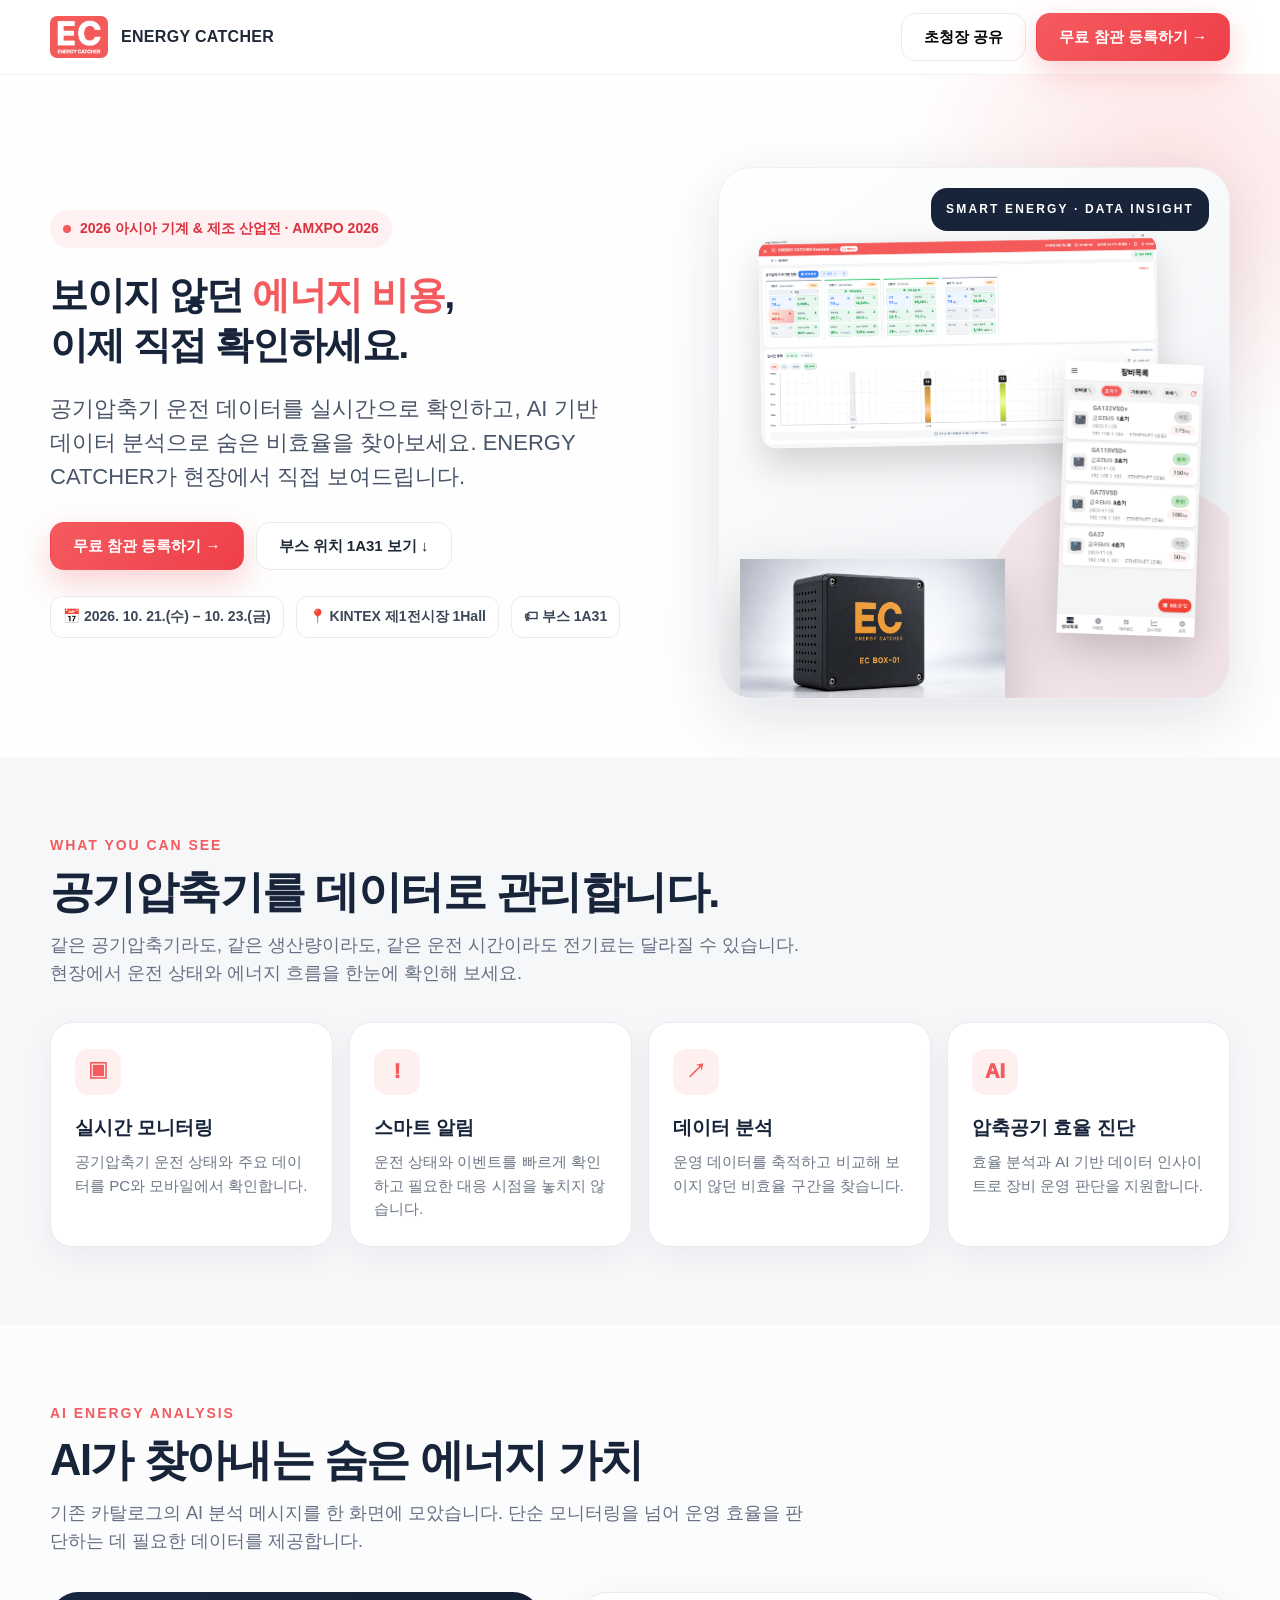
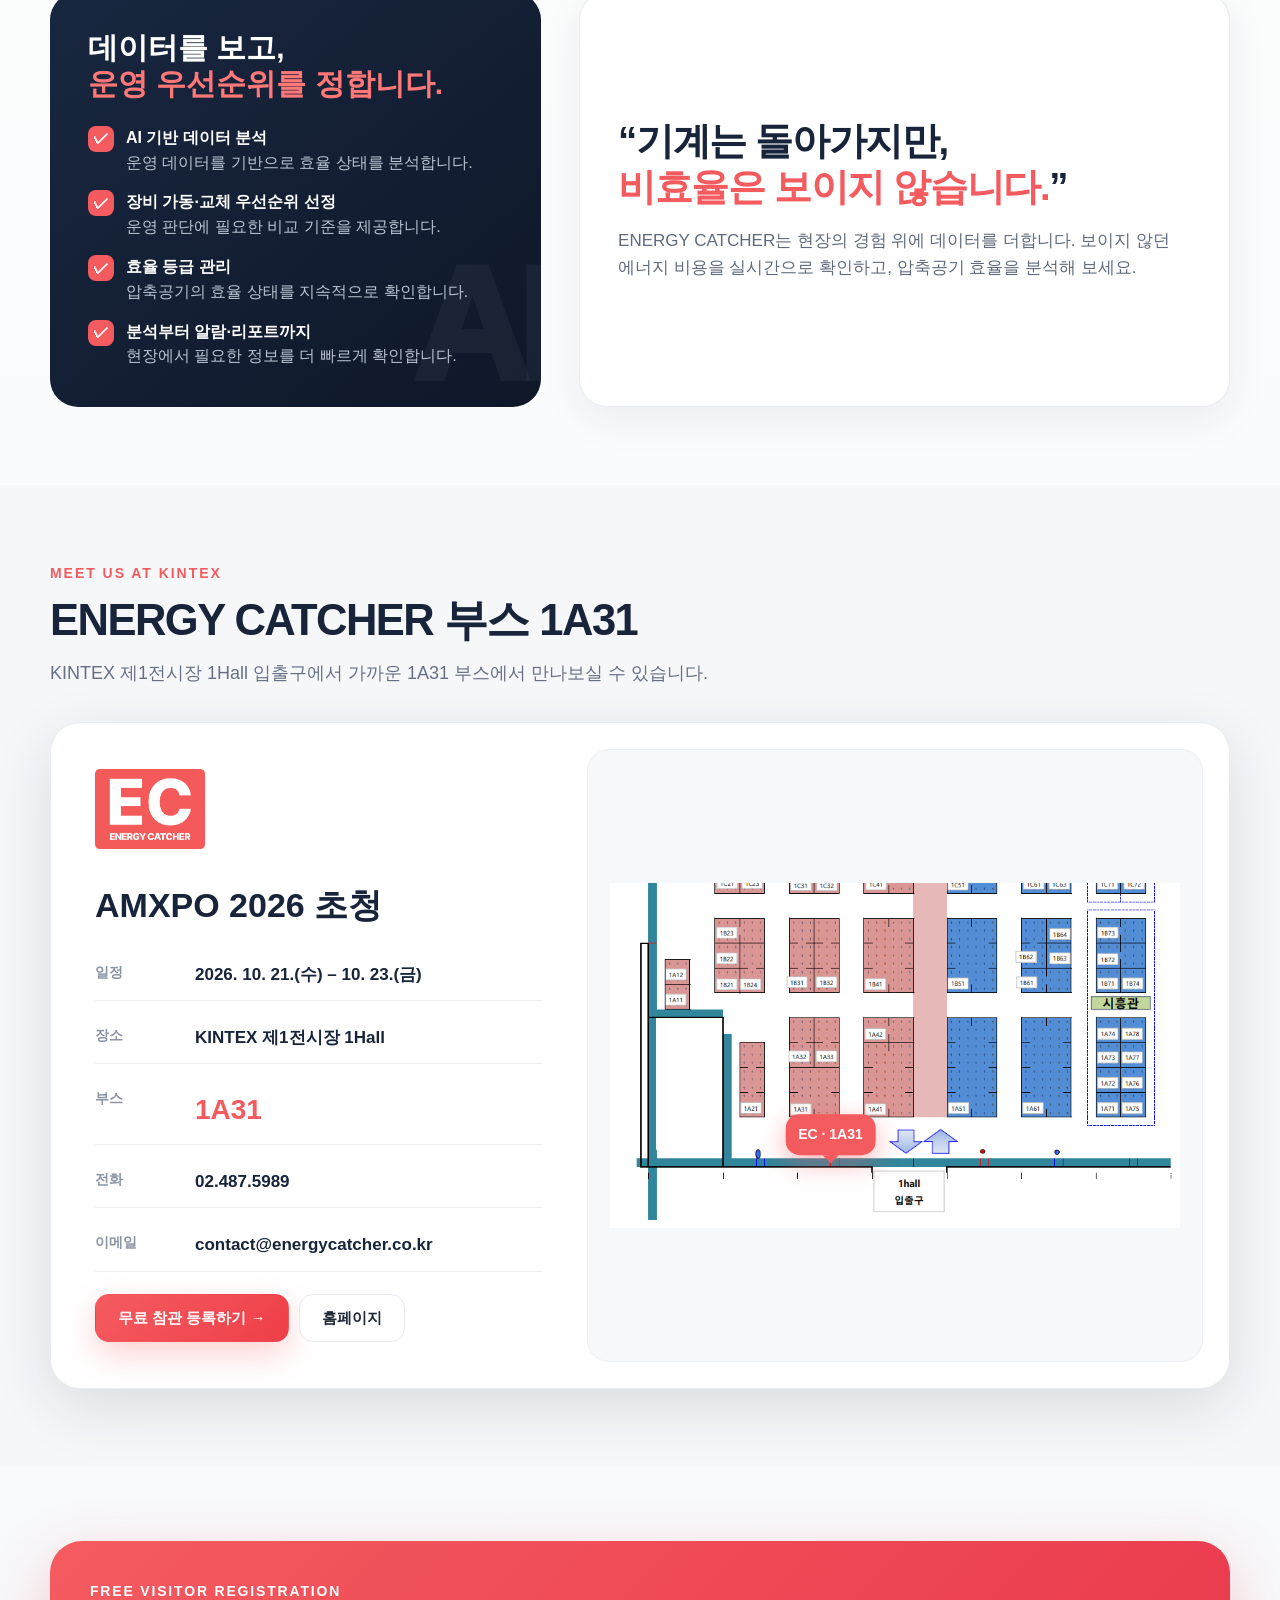
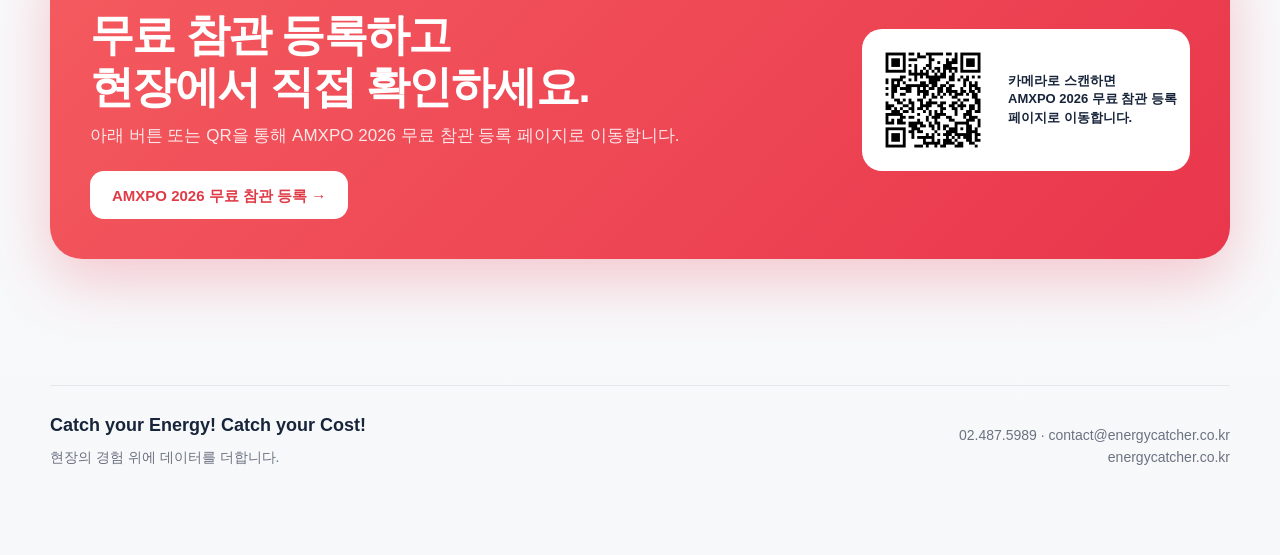
==== amxpo_2026_invitation.html @ 2cf13fd4 "AMXPO 초대장 페이지 추가" ====
<!doctype html>
<html lang="ko">
<head>
<meta charset="utf-8" />
<meta name="viewport" content="width=device-width,initial-scale=1,viewport-fit=cover" />
<meta name="theme-color" content="#f45b5f" />
<title>ENERGY CATCHER | AMXPO 2026 초청장</title>
<meta name="description" content="2026 아시아 기계 & 제조 산업전 AMXPO 2026, ENERGY CATCHER 부스 1A31. 공기압축기 실시간 모니터링과 AI 기반 에너지 분석을 현장에서 확인하세요." />
<meta property="og:title" content="ENERGY CATCHER | AMXPO 2026 초청" />
<meta property="og:description" content="보이지 않던 에너지 비용, 이제 직접 확인하세요. 2026.10.21–10.23 KINTEX 1Hall, 부스 1A31" />
<style>
:root{--coral:#f45b5f;--coral2:#ff6b68;--navy:#17243a;--ink:#1f2937;--muted:#667085;--line:#e8ebef;--paper:#ffffff;--soft:#f6f7f9;--shadow:0 18px 60px rgba(23,36,58,.12)}
*{box-sizing:border-box}
html{scroll-behavior:smooth}
body{margin:0;font-family:Pretendard,"Noto Sans KR","Apple SD Gothic Neo","Malgun Gothic",Arial,sans-serif;color:var(--ink);background:linear-gradient(180deg,#fff 0,#f7f8fa 100%);line-height:1.55}
a{color:inherit;text-decoration:none}
.wrap{width:min(1180px,calc(100% - 36px));margin:0 auto}
.top{position:sticky;top:0;z-index:50;background:rgba(255,255,255,.9);backdrop-filter:blur(16px);border-bottom:1px solid rgba(0,0,0,.05)}
.nav{height:74px;display:flex;align-items:center;justify-content:space-between;gap:18px}
.brand{display:flex;align-items:center;gap:13px;font-weight:900;letter-spacing:.02em}
.brand img{width:58px;height:42px;object-fit:contain;border-radius:7px}
.nav-actions{display:flex;align-items:center;gap:10px}
.btn{display:inline-flex;align-items:center;justify-content:center;gap:8px;min-height:48px;padding:0 22px;border-radius:14px;font-weight:800;border:1px solid var(--line);background:#fff;transition:.2s ease;cursor:pointer;font-size:15px}
.btn:hover{transform:translateY(-1px);box-shadow:0 10px 30px rgba(23,36,58,.10)}
.btn.primary{background:linear-gradient(135deg,var(--coral),#ef3f49);color:#fff;border-color:transparent;box-shadow:0 12px 32px rgba(244,91,95,.28)}
.hero{padding:74px 0 58px;position:relative;overflow:hidden}
.hero:before{content:"";position:absolute;width:580px;height:580px;border-radius:50%;background:radial-gradient(circle,rgba(244,91,95,.17),rgba(244,91,95,0) 68%);right:-180px;top:-180px;pointer-events:none}
.hero-grid{display:grid;grid-template-columns:1.02fr .98fr;gap:54px;align-items:center}
.eyebrow{display:inline-flex;align-items:center;gap:9px;padding:8px 13px;border-radius:999px;background:#fff1f1;color:#d9303e;font-weight:800;font-size:14px;margin-bottom:22px}
.eyebrow i{width:8px;height:8px;border-radius:50%;background:var(--coral);display:block}
h1{font-size:clamp(24px,3.0vw,44px);line-height:1.3;letter-spacing:-.035em;margin:0 0 22px;color:var(--navy)}
h1 .line-1,h1 .line-2{display:block;white-space:nowrap}
h1 .accent{color:var(--coral)}
.lead{font-size:clamp(17px,1.8vw,22px);color:#485467;max-width:650px;margin:0 0 28px}
.hero-cta{display:flex;flex-wrap:wrap;gap:12px;margin:28px 0 26px}
.event-mini{display:flex;flex-wrap:wrap;gap:12px;color:#3b4657;font-size:14px;font-weight:750}
.event-mini span{display:flex;align-items:center;gap:7px;background:#fff;border:1px solid var(--line);padding:9px 12px;border-radius:12px}
.visual{position:relative;min-height:550px}
.visual-card{position:absolute;inset:18px 0 0 40px;background:linear-gradient(145deg,#fff,#eef1f5);border-radius:34px;box-shadow:var(--shadow);overflow:hidden;border:1px solid #edf0f4}
.visual-card:before{content:"";position:absolute;inset:auto -50px -80px auto;width:300px;height:300px;border-radius:50%;background:rgba(244,91,95,.10)}
.pc{position:absolute;width:78%;left:8%;top:13%;border-radius:15px;box-shadow:0 18px 35px rgba(0,0,0,.15);transform:rotate(-1deg)}
.mobile{position:absolute;width:27%;right:6%;bottom:12%;filter:drop-shadow(0 18px 20px rgba(0,0,0,.18));transform:rotate(2deg)}
.box{position:absolute;width:52%;left:4%;bottom:-2%;filter:drop-shadow(0 25px 28px rgba(0,0,0,.20))}
.tag{position:absolute;right:20px;top:20px;background:var(--navy);color:#fff;border-radius:16px;padding:12px 15px;font-size:12px;letter-spacing:.18em;font-weight:800}
.section{padding:78px 0}
.section.soft{background:var(--soft)}
.kicker{color:var(--coral);font-size:14px;font-weight:900;letter-spacing:.14em;text-transform:uppercase;margin-bottom:10px}
h2{margin:0;color:var(--navy);font-size:clamp(30px,3.4vw,48px);line-height:1.18;letter-spacing:-.035em}
.desc{margin:14px 0 0;color:var(--muted);font-size:18px;max-width:760px}
.features{display:grid;grid-template-columns:repeat(4,1fr);gap:16px;margin-top:34px}
.feature{background:#fff;border:1px solid var(--line);border-radius:22px;padding:26px 24px;box-shadow:0 10px 30px rgba(23,36,58,.05)}
.icon{width:46px;height:46px;border-radius:14px;background:#fff0f0;color:var(--coral);display:grid;place-items:center;font-weight:950;font-size:20px;margin-bottom:18px}
.feature h3{margin:0 0 8px;color:var(--navy);font-size:19px}
.feature p{margin:0;color:#6d7786;font-size:15px}
.ai-grid{display:grid;grid-template-columns:.86fr 1.14fr;gap:38px;align-items:stretch;margin-top:36px}
.ai-panel{background:linear-gradient(140deg,#182740,#0f1728);color:#fff;border-radius:28px;padding:38px;position:relative;overflow:hidden}
.ai-panel:after{content:"AI";position:absolute;right:-8px;bottom:-43px;font-size:160px;font-weight:950;color:rgba(255,255,255,.045);letter-spacing:-.07em}
.ai-panel h3{font-size:30px;line-height:1.2;margin:0 0 20px}
.ai-panel h3 span{color:#ff7777}
.ai-list{display:grid;gap:15px;margin-top:24px}
.ai-item{display:flex;gap:12px;align-items:flex-start}
.check{flex:0 0 26px;width:26px;height:26px;border-radius:8px;background:var(--coral);display:grid;place-items:center;font-weight:900}
.quote{background:#fff;border:1px solid var(--line);border-radius:28px;padding:38px;box-shadow:0 12px 40px rgba(23,36,58,.07);display:flex;flex-direction:column;justify-content:center}
.quote .big{font-size:clamp(29px,3vw,43px);line-height:1.2;font-weight:900;color:var(--navy);letter-spacing:-.035em}
.quote .big span{color:var(--coral)}
.quote p{color:#5f6b7c;font-size:17px;margin:18px 0 0}
.event-card{display:grid;grid-template-columns:.88fr 1.12fr;gap:26px;background:#fff;border:1px solid var(--line);border-radius:30px;padding:26px;box-shadow:var(--shadow);margin-top:34px}
.info{padding:20px 18px}
.info .logo{width:110px;height:auto;margin-bottom:22px}
.info h3{font-size:34px;margin:0 0 18px;color:var(--navy)}
.rows{display:grid;gap:12px}
.row{display:grid;grid-template-columns:90px 1fr;gap:10px;padding:12px 0;border-bottom:1px solid #edf0f3}
.row b{color:#8a94a4;font-size:14px}
.row strong{font-size:17px;color:var(--navy)}
.booth{color:var(--coral)!important;font-size:28px!important}
.map-card{position:relative;background:#f7f8fa;border-radius:22px;overflow:hidden;border:1px solid #edf0f3;min-height:420px;display:flex;align-items:center;justify-content:center;padding:22px}
.map-card img{width:100%;height:auto;display:block}
.marker{position:absolute;left:39.5%;top:63%;transform:translate(-50%,-50%);display:flex;align-items:center;gap:9px;background:var(--coral);color:#fff;padding:10px 13px;border-radius:14px;font-size:14px;font-weight:900;box-shadow:0 8px 26px rgba(244,91,95,.45);animation:pulse 1.8s infinite}
.marker:after{content:"";position:absolute;left:50%;top:100%;transform:translateX(-50%);border:8px solid transparent;border-top-color:var(--coral)}
@keyframes pulse{0%,100%{box-shadow:0 0 0 0 rgba(244,91,95,.38),0 8px 26px rgba(244,91,95,.35)}50%{box-shadow:0 0 0 12px rgba(244,91,95,0),0 8px 26px rgba(244,91,95,.35)}}
.register{padding:74px 0 90px}
.regbox{background:linear-gradient(135deg,#f45b5f,#e9364c);color:#fff;border-radius:32px;padding:40px;display:grid;grid-template-columns:1fr auto;gap:30px;align-items:center;box-shadow:0 20px 60px rgba(233,54,76,.26)}
.regbox h2{color:#fff;margin-bottom:10px}
.regbox p{margin:0;color:rgba(255,255,255,.86);font-size:17px}
.qrwrap{background:#fff;padding:12px;border-radius:20px;display:flex;align-items:center;gap:16px;color:var(--navy)}
.qrwrap img{width:118px;height:118px;border-radius:8px}
.qrtext{max-width:170px;font-size:13px;line-height:1.45;font-weight:750}
.footer{padding:36px 0 86px;color:#6b7280;font-size:14px}
.footgrid{display:flex;justify-content:space-between;gap:24px;align-items:flex-end;border-top:1px solid #e6e8ec;padding-top:26px}
.slogan{color:var(--navy);font-weight:900;font-size:18px}
.contact{text-align:right}
.mobile-bar{display:none}
@media (max-width:900px){
 .wrap{width:min(100% - 24px,760px)} .nav{height:64px} .brand span{display:none} .nav-actions .share{display:none}
 .hero{padding:44px 0 36px} .hero-grid{grid-template-columns:1fr;gap:26px} h1{font-size:32px} .visual{min-height:430px} .visual-card{inset:0}
 .features{grid-template-columns:1fr 1fr} .ai-grid,.event-card{grid-template-columns:1fr} .map-card{min-height:300px} .marker{left:39.5%;top:63%}
 .regbox{grid-template-columns:1fr;padding:28px} .qrwrap{justify-content:flex-start} .footgrid{align-items:flex-start;flex-direction:column} .contact{text-align:left}
 .mobile-bar{display:block;position:fixed;z-index:99;left:12px;right:12px;bottom:12px} .mobile-bar a{width:100%;min-height:56px;border-radius:16px}
 body{padding-bottom:74px}
}
@media (max-width:560px){
 .btn{padding:0 16px} .hero-cta{display:grid;grid-template-columns:1fr} .hero-cta .btn{width:100%} .features{grid-template-columns:1fr} .visual{min-height:350px} .visual-card{border-radius:24px} .pc{width:84%;left:5%;top:14%} .mobile{width:31%;right:3%;bottom:11%} .box{width:56%;left:1%;bottom:-1%} .tag{display:none} .event-mini{display:grid;grid-template-columns:1fr 1fr} .event-mini span:last-child{grid-column:1/-1}
 h1{font-size:24px} .section{padding:56px 0} .ai-panel,.quote{padding:28px} .row{grid-template-columns:76px 1fr} .map-card{padding:8px;min-height:250px}
 .marker{font-size:12px;padding:7px 9px} .regbox{padding:24px} .qrwrap{padding:10px} .qrwrap img{width:94px;height:94px}
}
@media print{.top,.mobile-bar{display:none!important} body{background:#fff} .hero{padding-top:24px} .btn{box-shadow:none}}
</style>
</head>
<body>
<header class="top">
 <div class="wrap nav">
  <a class="brand" href="#top"><img src="[data-uri]" alt="EC ENERGY CATCHER 로고"><span>ENERGY CATCHER</span></a>
  <div class="nav-actions">
   <button class="btn share" type="button" onclick="shareInvite()">초청장 공유</button>
   <a class="btn primary" href="https://amxpo2026kor.govent.kr/" target="_blank" rel="noopener">무료 참관 등록하기 →</a>
  </div>
 </div>
</header>
<main id="top">
<section class="hero">
 <div class="wrap hero-grid">
  <div>
   <div class="eyebrow"><i></i> 2026 아시아 기계 &amp; 제조 산업전 · AMXPO 2026</div>
   <h1><span class="line-1">보이지 않던 <span class="accent">에너지 비용</span>,</span><span class="line-2">이제 직접 확인하세요.</span></h1>
   <p class="lead">공기압축기 운전 데이터를 실시간으로 확인하고, AI 기반 데이터 분석으로 숨은 비효율을 찾아보세요. ENERGY CATCHER가 현장에서 직접 보여드립니다.</p>
   <div class="hero-cta">
    <a class="btn primary" href="https://amxpo2026kor.govent.kr/" target="_blank" rel="noopener">무료 참관 등록하기 →</a>
    <a class="btn" href="#location">부스 위치 1A31 보기 ↓</a>
   </div>
   <div class="event-mini"><span>📅 2026. 10. 21.(수) – 10. 23.(금)</span><span>📍 KINTEX 제1전시장 1Hall</span><span>🏷 부스 1A31</span></div>
  </div>
  <div class="visual" aria-label="ENERGY CATCHER 대시보드와 EC BOX-01">
   <div class="visual-card">
    <div class="tag">SMART ENERGY · DATA INSIGHT</div>
    <img class="pc" src="[data-uri]" alt="ENERGY CATCHER PC 대시보드">
    <img class="mobile" src="[data-uri]" alt="ENERGY CATCHER 모바일 화면">
    <img class="box" src="[data-uri]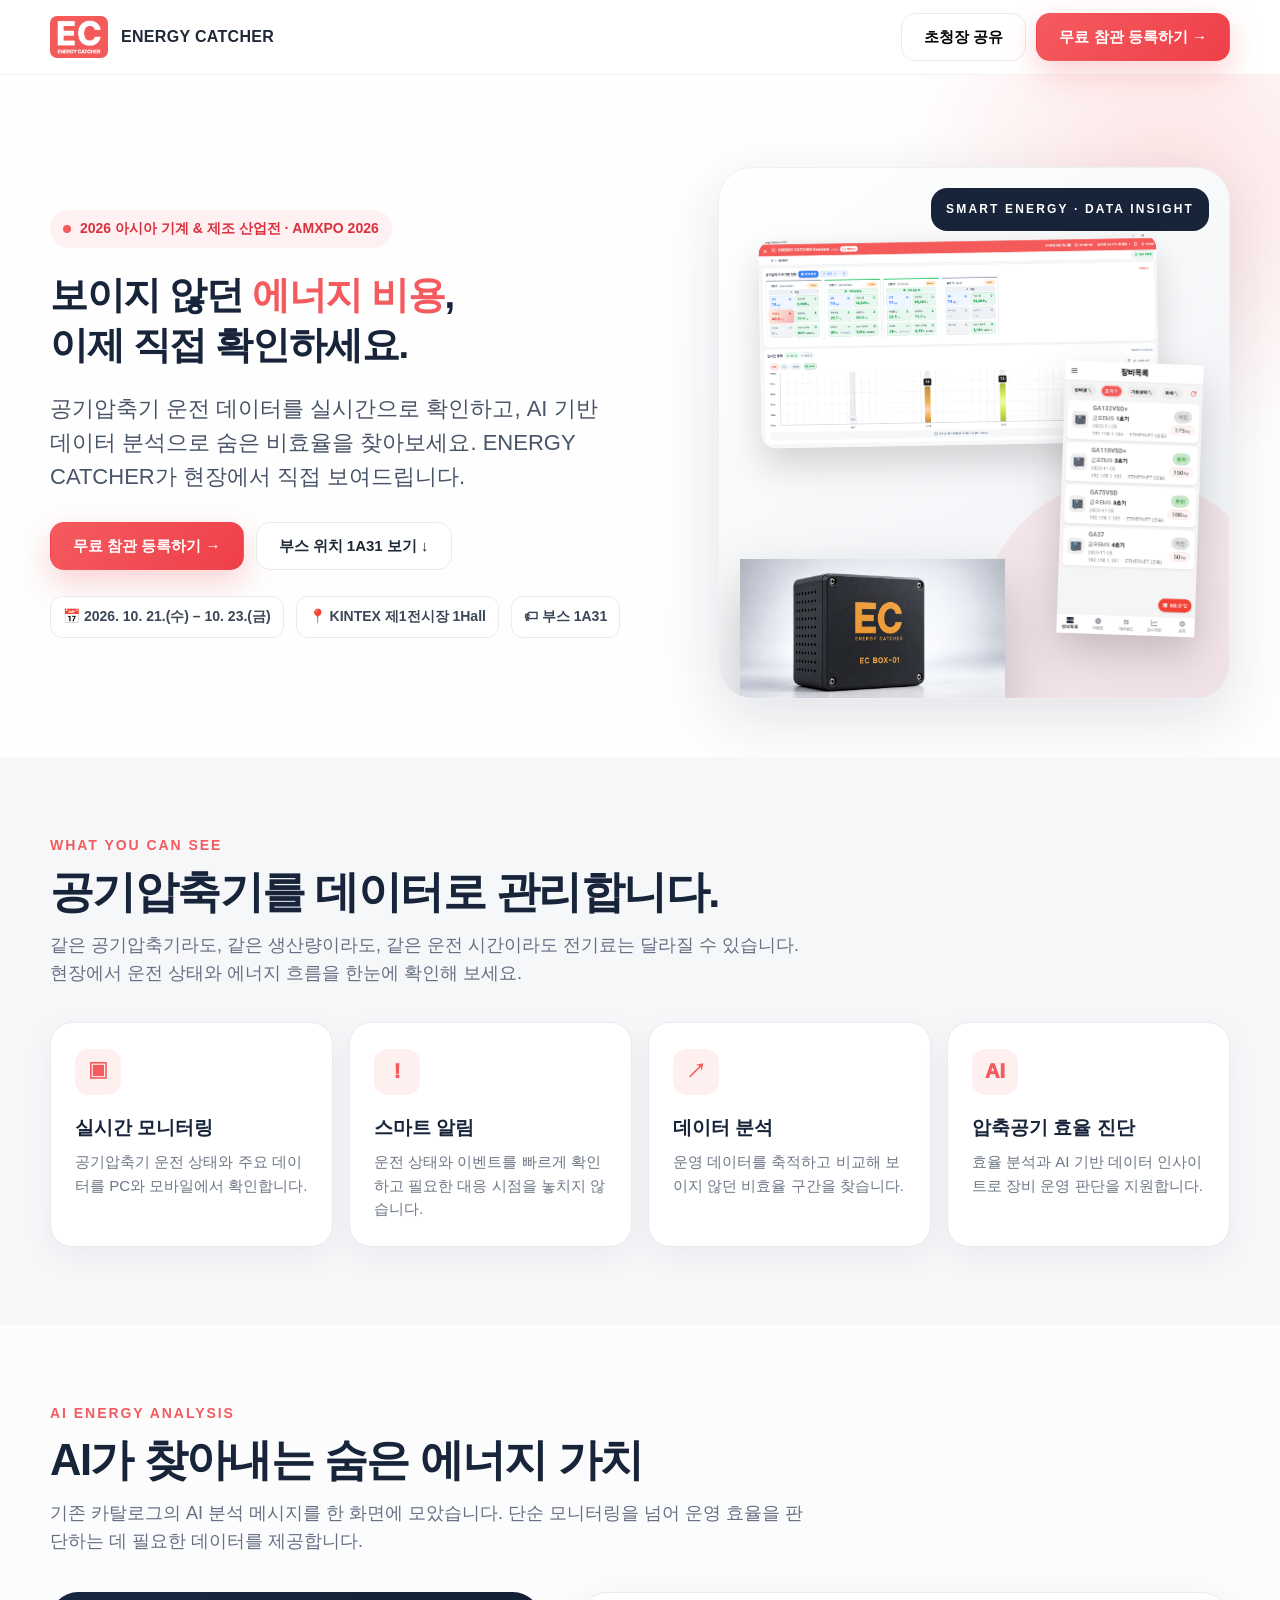
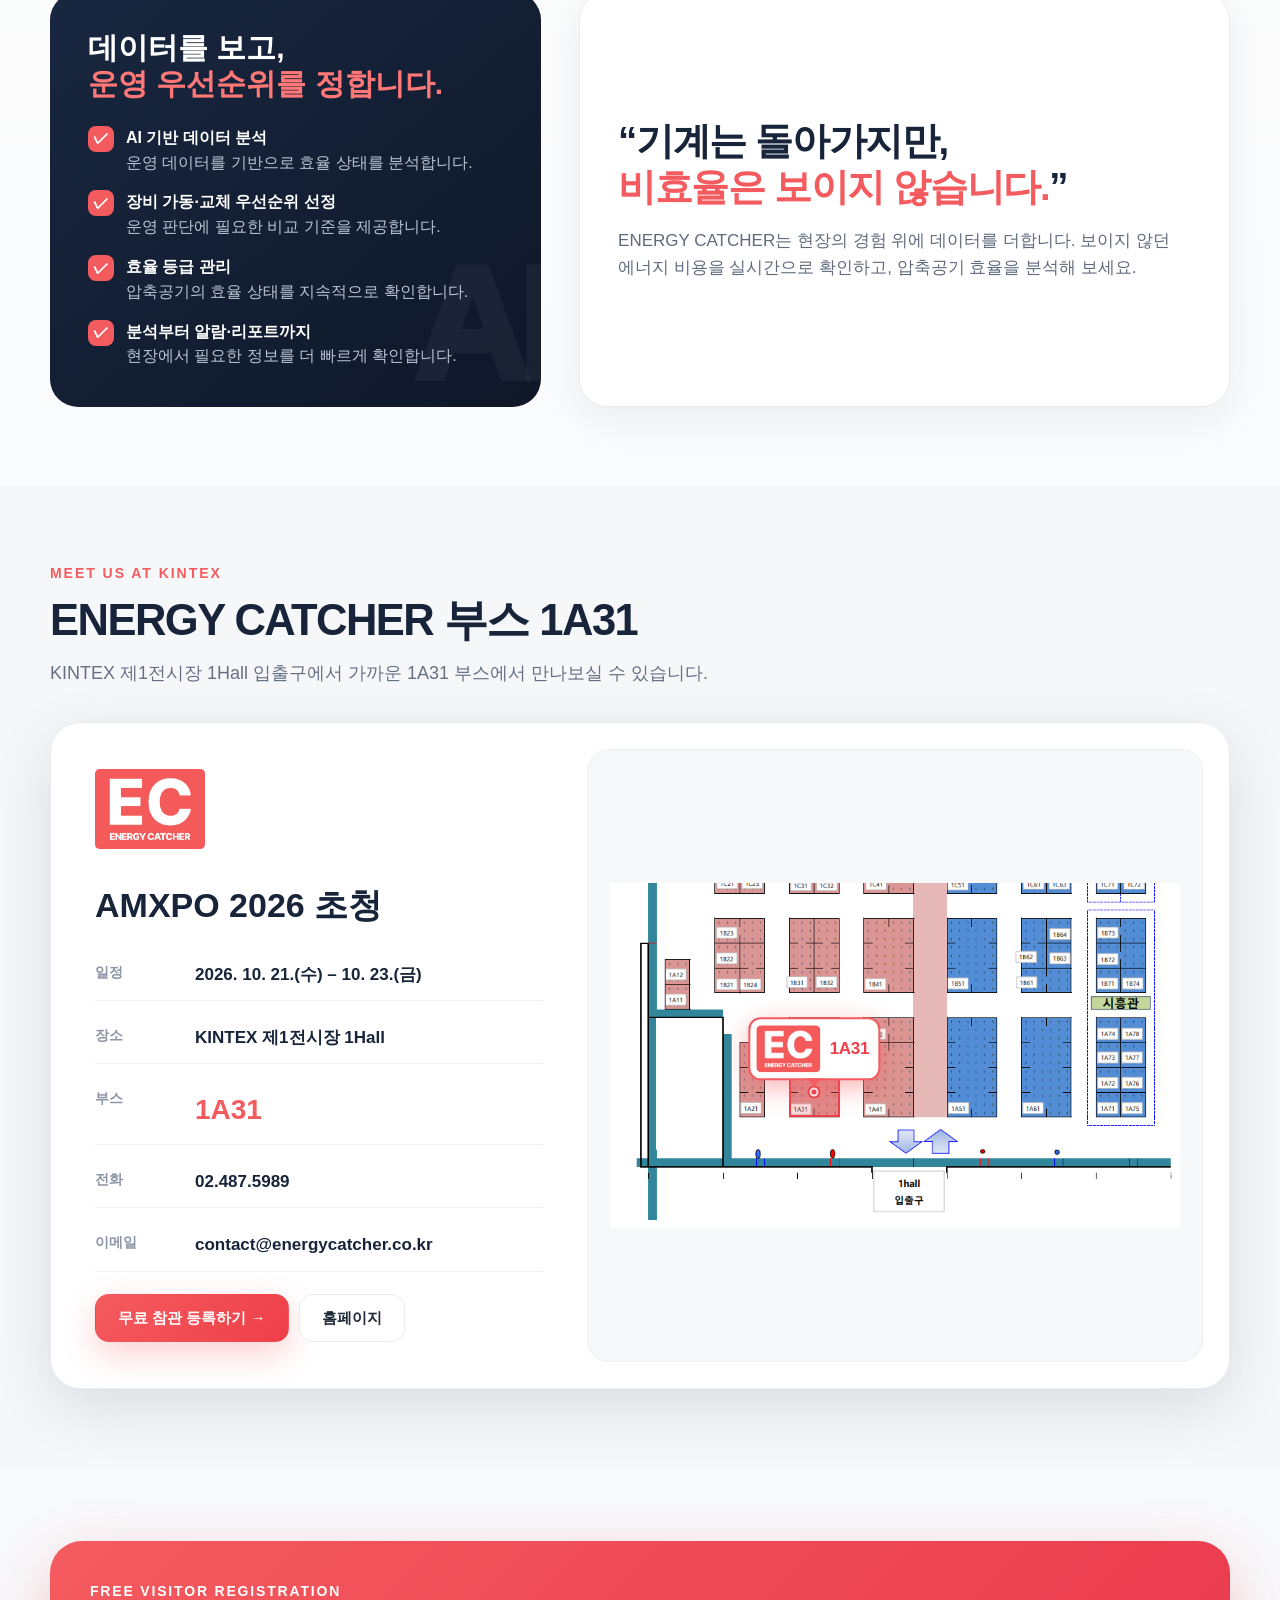
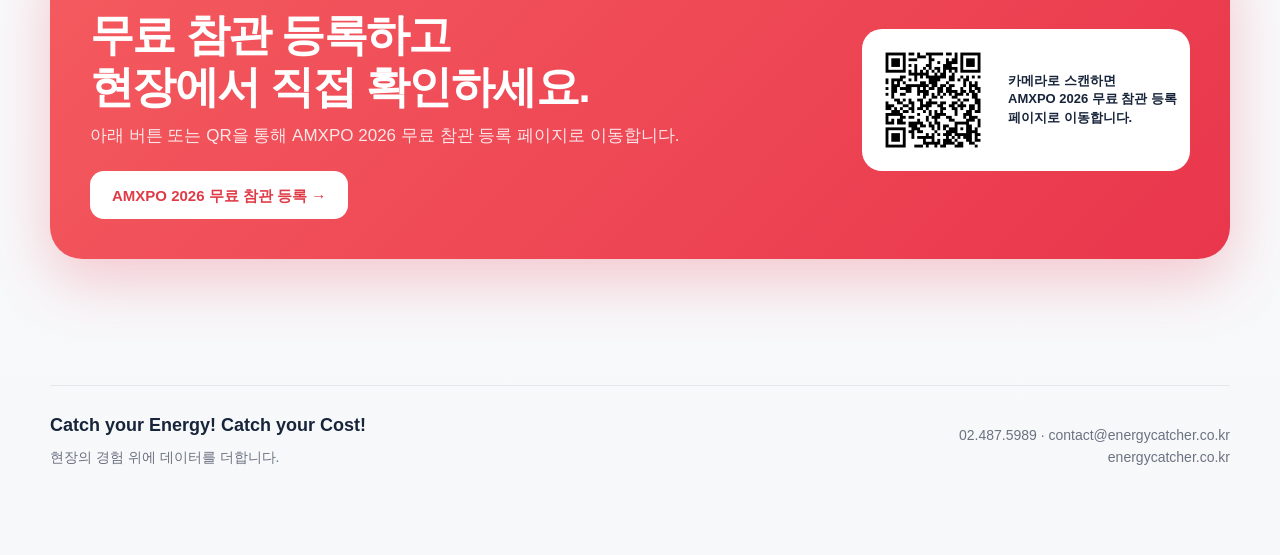
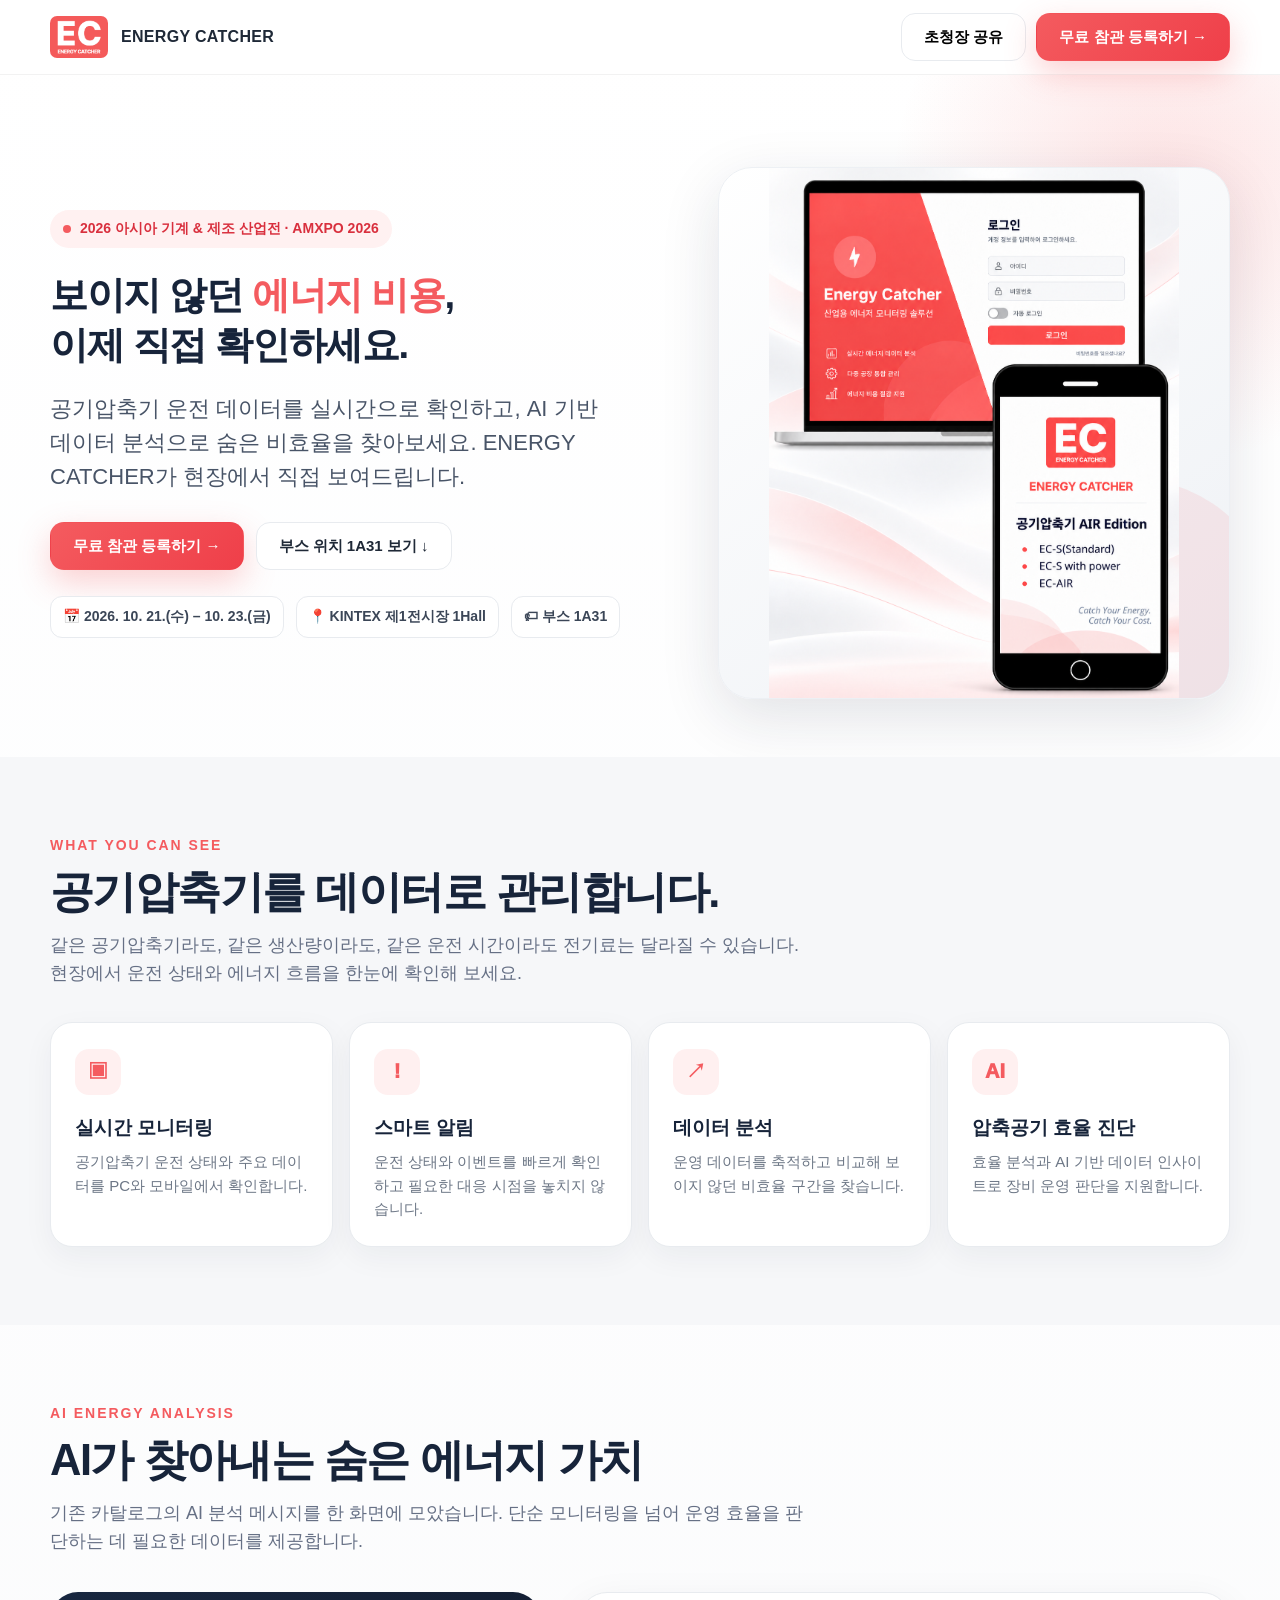
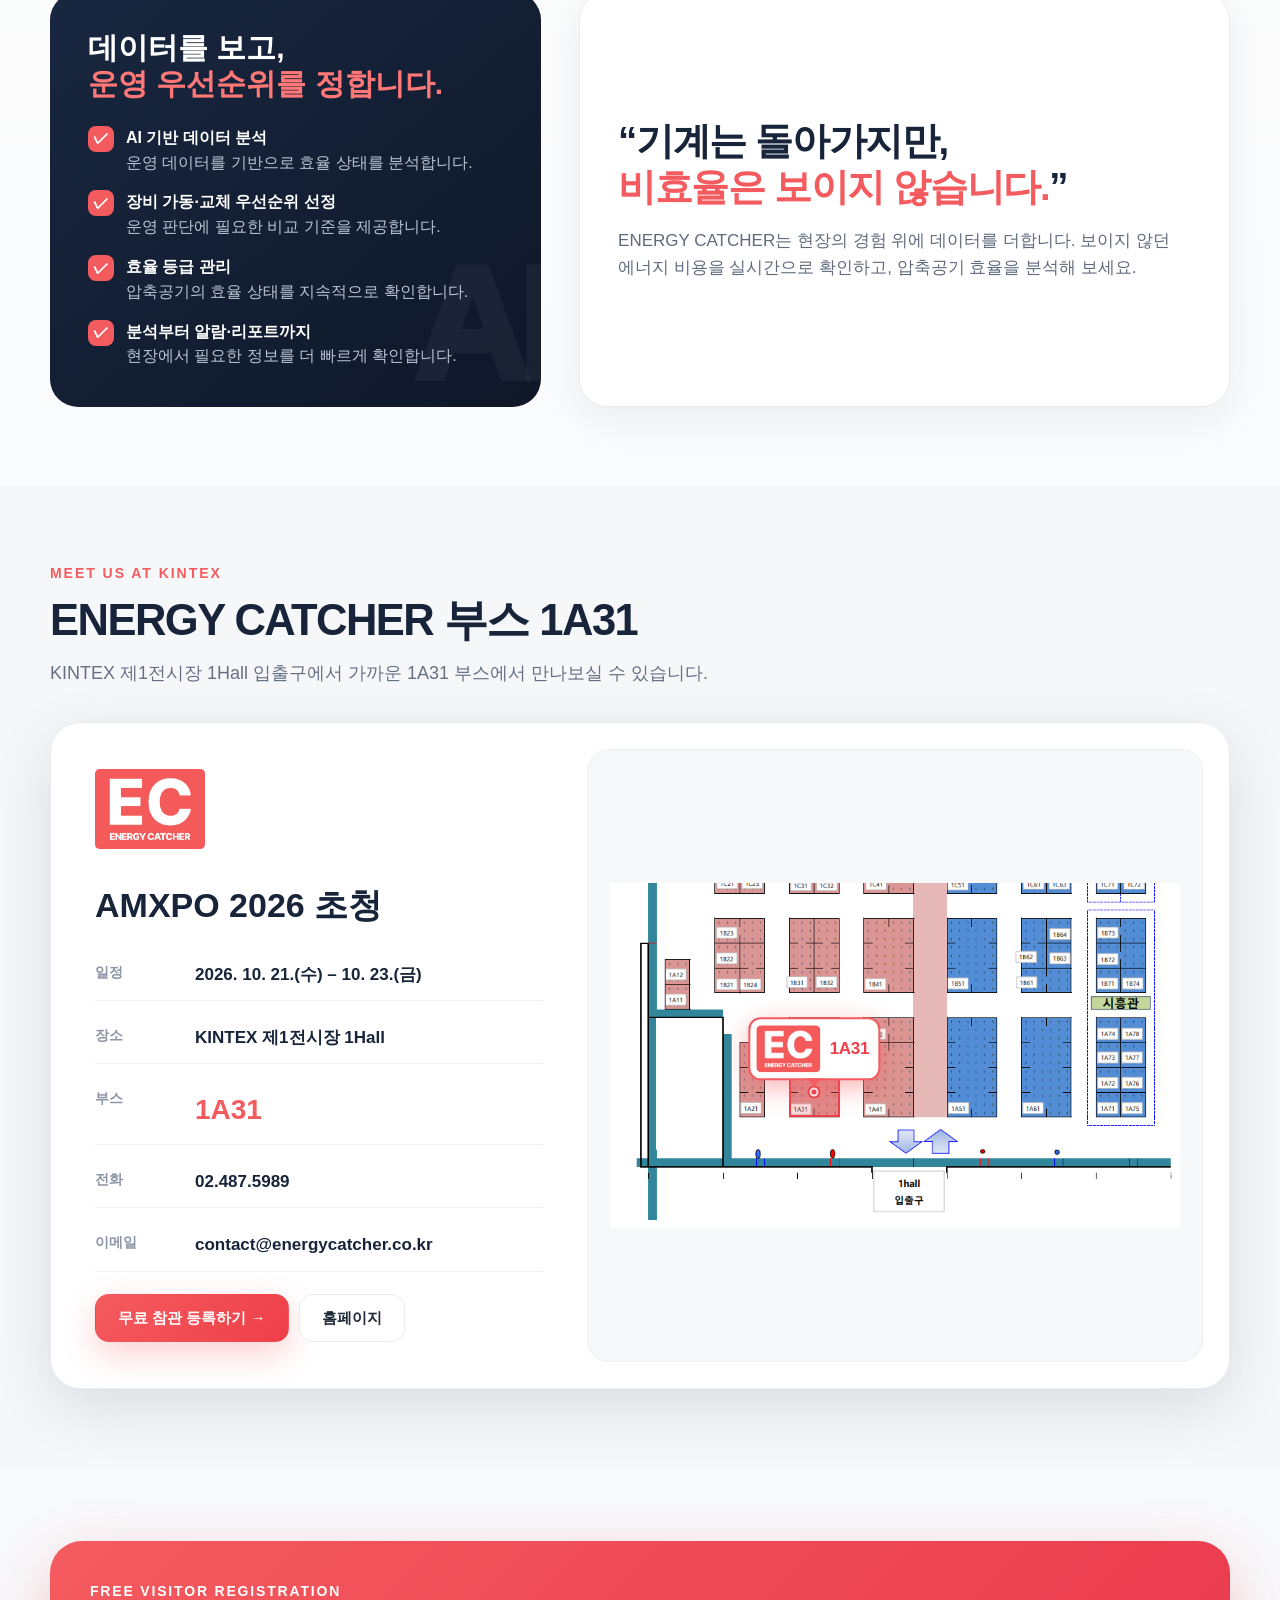
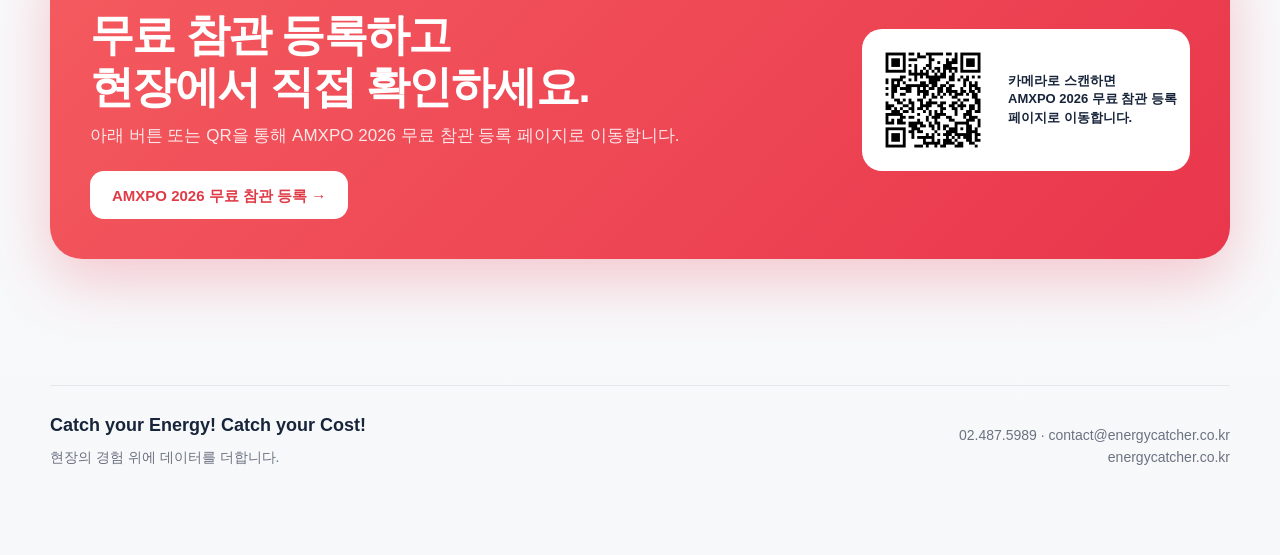
